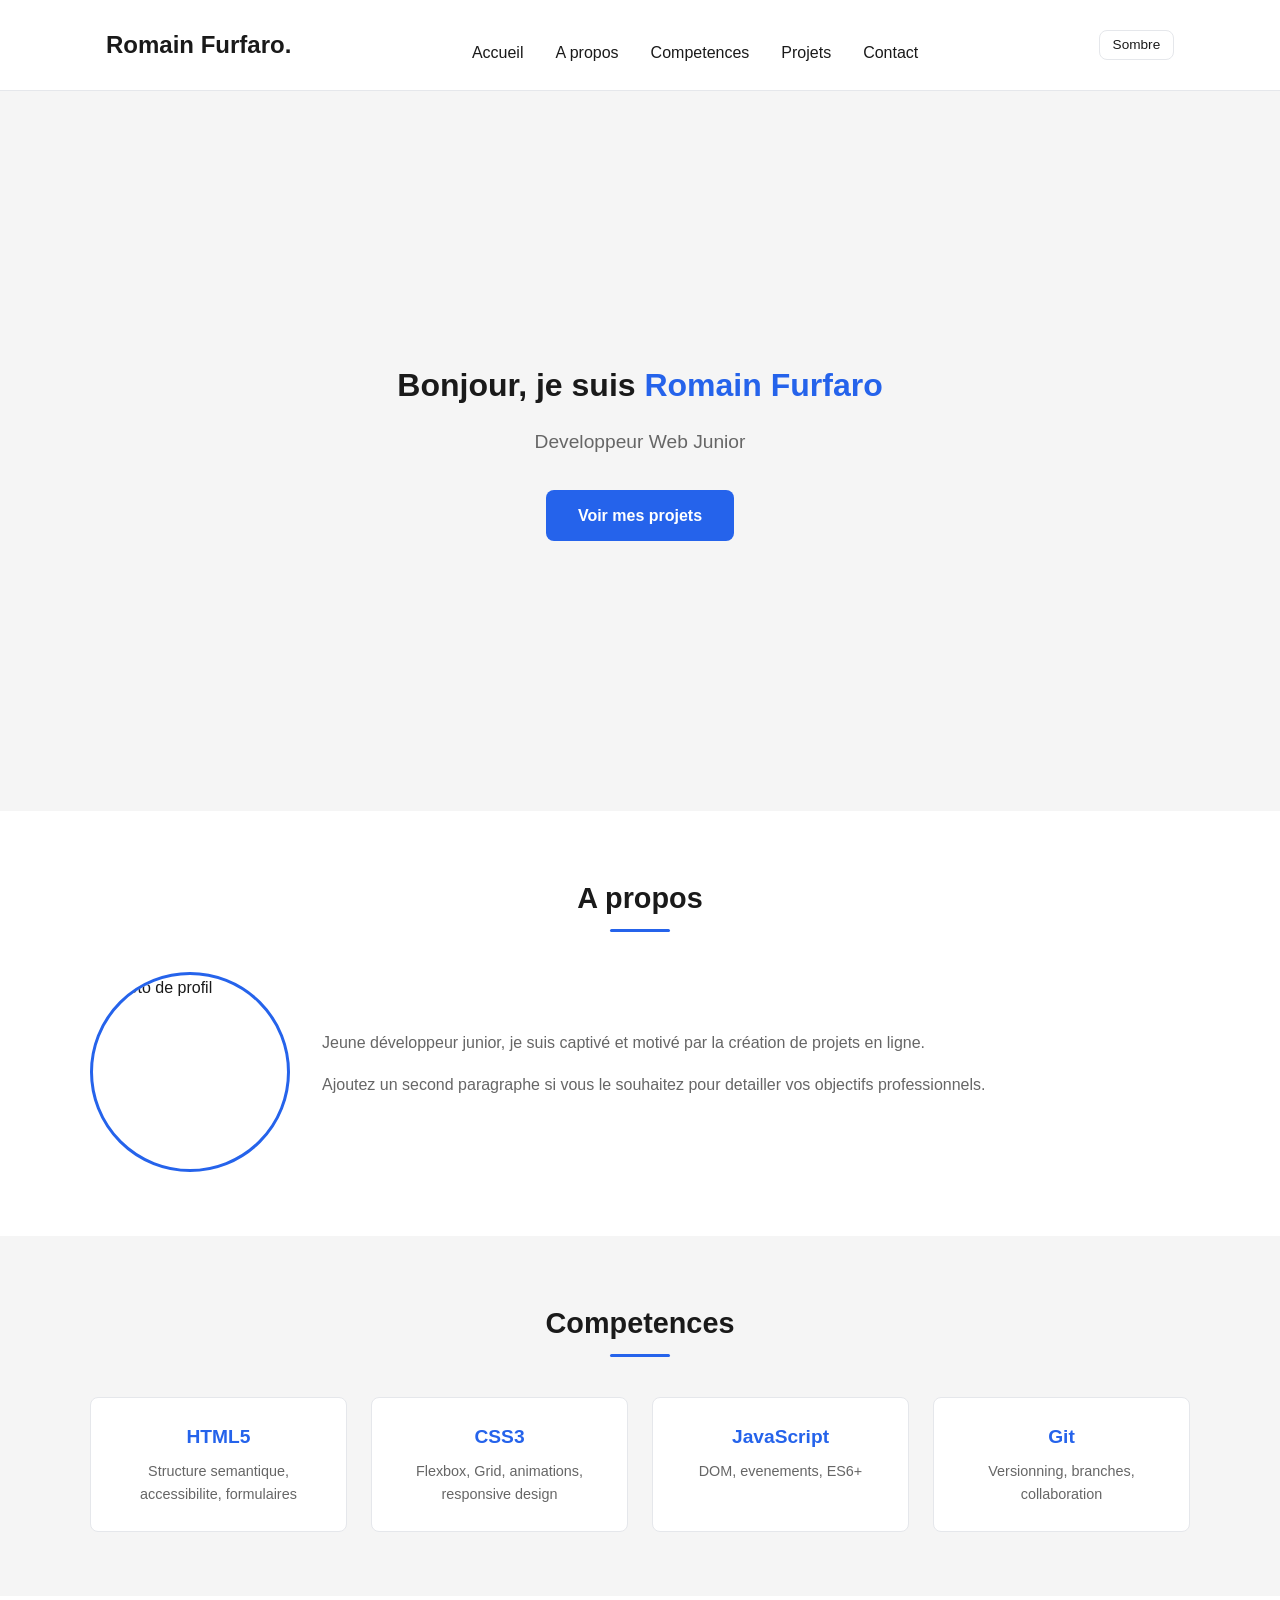
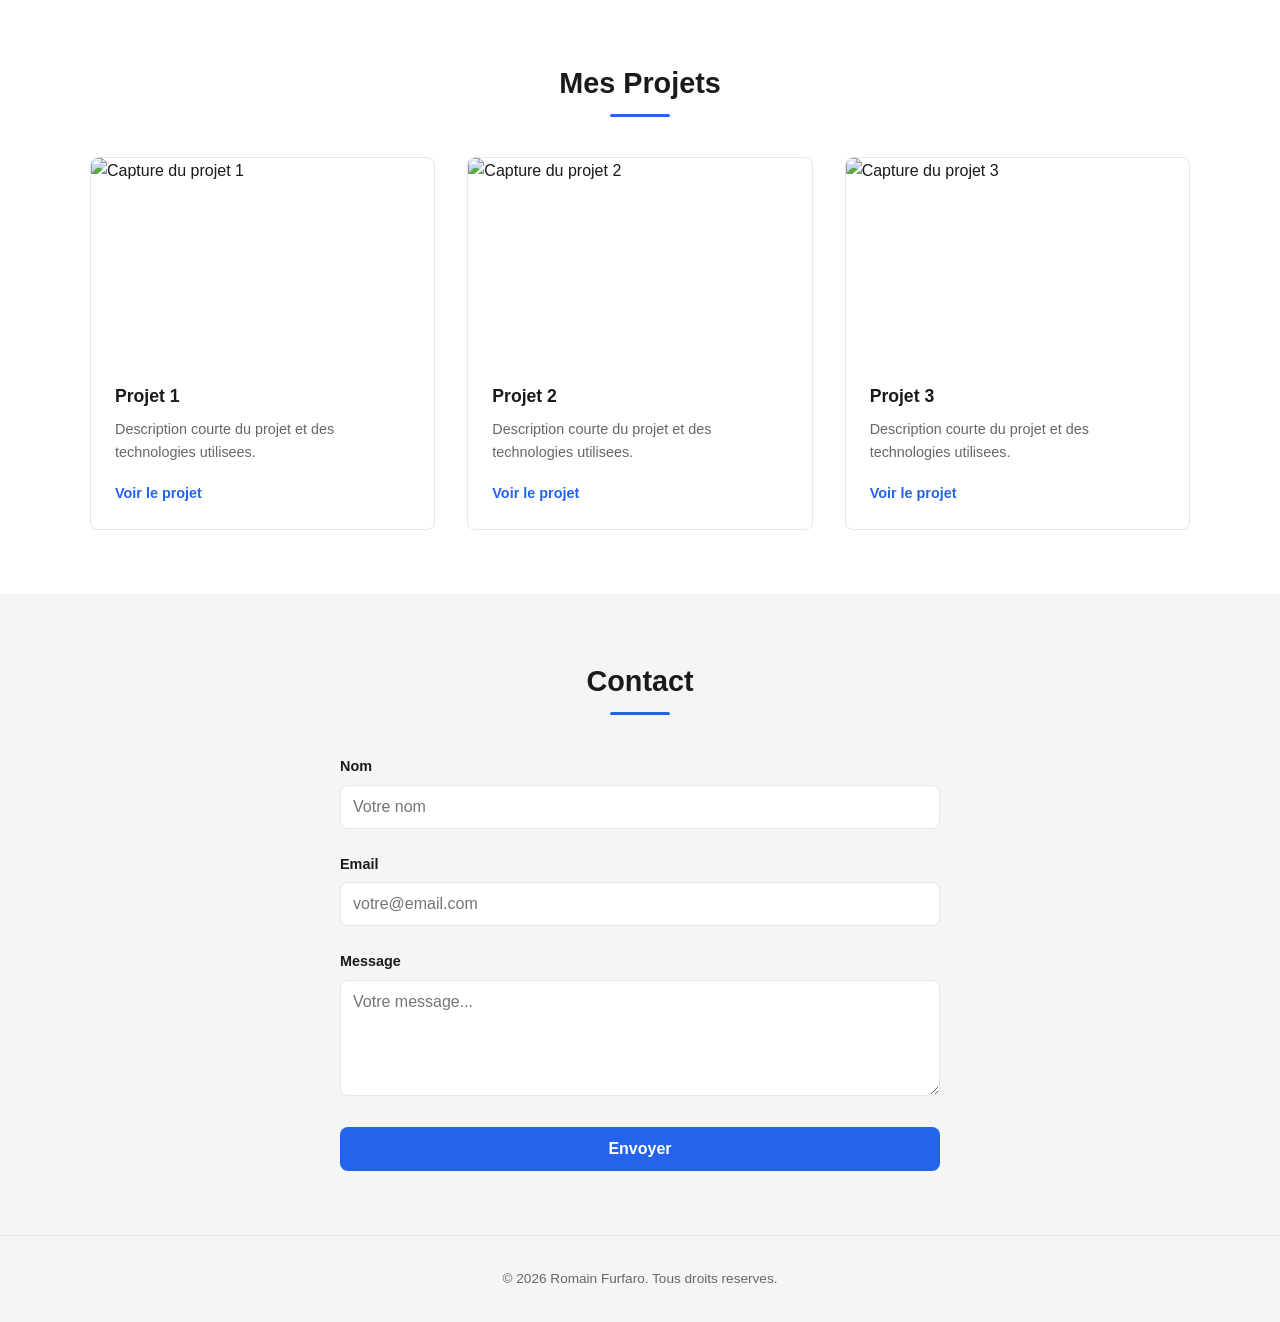
==== exercices/tp-portfolio/index.html @ 51210a83 "feat: ajout tp-portfolio" ====
<!doctype html>
<html lang="fr">
  <head>
    <meta charset="UTF-8" />
    <meta name="viewport" content="width=device-width, initial-scale=1.0" />
    <title>Portfolio - Romain Furfaro.</title>
    <link rel="stylesheet" href="styles.css" />
  </head>
  <body>
    <!-- Le contenu viendra ici -->
    <script src="script.js"></script>

    <header class="header" id="header">
      <div class="header__container">
        <a href="#" class="header__logo">Romain Furfaro.</a>
        <button class="header__burger" id="burger" aria-label="Ouvrir le menu">
          <span class="header__burger-line"></span>
          <span class="header__burger-line"></span>
          <span class="header__burger-line"></span>
        </button>
        <nav class="header__nav" id="nav">
          <ul class="header__nav-list">
            <li><a href="#accueil" class="header__nav-link">Accueil</a></li>
            <li><a href="#a-propos" class="header__nav-link">A propos</a></li>
            <li>
              <a href="#competences" class="header__nav-link">Competences</a>
            </li>
            <li><a href="#projets" class="header__nav-link">Projets</a></li>
            <li><a href="#contact" class="header__nav-link">Contact</a></li>
          </ul>
        </nav>
        <button
          class="header__theme-toggle"
          id="theme-toggle"
          aria-label="Changer le theme"
        >
          Sombre
        </button>
      </div>
    </header>

    <section class="hero" id="accueil">
      <div class="hero__content">
        <h1 class="hero__title">
          Bonjour, je suis <span class="hero__name">Romain Furfaro</span>
        </h1>
        <p class="hero__subtitle">Developpeur Web Junior</p>
        <a href="#projets" class="hero__cta">Voir mes projets</a>
      </div>
    </section>

    <section class="section" id="a-propos">
      <div class="section__container">
        <h2 class="section__title">A propos</h2>
        <div class="about">
          <img
            src="https://placehold.co/300x300"
            alt="Photo de profil"
            class="about__photo"
          />
          <div class="about__text">
            <p>
              Jeune développeur junior, je suis captivé et motivé par la
              création de projets en ligne.
            </p>
            <p>
              Ajoutez un second paragraphe si vous le souhaitez pour detailler
              vos objectifs professionnels.
            </p>
          </div>
        </div>
      </div>
    </section>

    <section class="section section--alt" id="competences">
      <div class="section__container">
        <h2 class="section__title">Competences</h2>
        <div class="skills">
          <div class="skills__card">
            <h3 class="skills__card-title">HTML5</h3>
            <p class="skills__card-desc">
              Structure semantique, accessibilite, formulaires
            </p>
          </div>
          <div class="skills__card">
            <h3 class="skills__card-title">CSS3</h3>
            <p class="skills__card-desc">
              Flexbox, Grid, animations, responsive design
            </p>
          </div>
          <div class="skills__card">
            <h3 class="skills__card-title">JavaScript</h3>
            <p class="skills__card-desc">DOM, evenements, ES6+</p>
          </div>
          <div class="skills__card">
            <h3 class="skills__card-title">Git</h3>
            <p class="skills__card-desc">
              Versionning, branches, collaboration
            </p>
          </div>
        </div>
      </div>
    </section>

    <section class="section" id="projets">
      <div class="section__container">
        <h2 class="section__title">Mes Projets</h2>
        <div class="projects">
          <article class="projects__card">
            <img
              src="https://placehold.co/400x250"
              alt="Capture du projet 1"
              class="projects__card-img"
            />
            <div class="projects__card-body">
              <h3 class="projects__card-title">Projet 1</h3>
              <p class="projects__card-desc">
                Description courte du projet et des technologies utilisees.
              </p>
              <a href="#" class="projects__card-link">Voir le projet</a>
            </div>
          </article>
          <article class="projects__card">
            <img
              src="https://placehold.co/400x250"
              alt="Capture du projet 2"
              class="projects__card-img"
            />
            <div class="projects__card-body">
              <h3 class="projects__card-title">Projet 2</h3>
              <p class="projects__card-desc">
                Description courte du projet et des technologies utilisees.
              </p>
              <a href="#" class="projects__card-link">Voir le projet</a>
            </div>
          </article>
          <article class="projects__card">
            <img
              src="https://placehold.co/400x250"
              alt="Capture du projet 3"
              class="projects__card-img"
            />
            <div class="projects__card-body">
              <h3 class="projects__card-title">Projet 3</h3>
              <p class="projects__card-desc">
                Description courte du projet et des technologies utilisees.
              </p>
              <a href="#" class="projects__card-link">Voir le projet</a>
            </div>
          </article>
        </div>
      </div>
    </section>

    <section class="section section--alt" id="contact">
      <div class="section__container">
        <h2 class="section__title">Contact</h2>
        <form class="contact-form" id="contact-form">
          <div class="contact-form__group">
            <label for="name">Nom</label>
            <input
              type="text"
              id="name"
              name="name"
              required
              placeholder="Votre nom"
            />
          </div>
          <div class="contact-form__group">
            <label for="email">Email</label>
            <input
              type="email"
              id="email"
              name="email"
              required
              placeholder="votre@email.com"
            />
          </div>
          <div class="contact-form__group">
            <label for="message">Message</label>
            <textarea
              id="message"
              name="message"
              rows="5"
              required
              placeholder="Votre message..."
            ></textarea>
          </div>
          <button type="submit" class="contact-form__submit">Envoyer</button>
        </form>
      </div>
    </section>

    <footer class="footer">
      <p>&copy; 2026 Romain Furfaro. Tous droits reserves.</p>
    </footer>
  </body>
</html>
---- exercices/tp-portfolio/styles.css ----
/* -- Reset de base -- */
*,
*::before,
*::after {
  margin: 0;
  padding: 0;
  box-sizing: border-box;
}
/* -- Variables de theme (clair) -- */
:root {
  --color-bg: #ffffff;
  --color-bg-alt: #f5f5f5;
  --color-text: #1a1a1a;
  --color-text-light: #666666;
  --color-primary: #2563eb;
  --color-primary-hover: #1d4ed8;
  --color-card-bg: #ffffff;
  --color-border: #e5e7eb;
  --font-main: "Segoe UI", Tahoma, Geneva, Verdana, sans-serif;
  --max-width: 1100px;
  --radius: 8px;
  --transition: 0.3s ease;
}
/* -- Theme sombre -- */
body.dark {
  --color-bg: #121212;
  --color-bg-alt: #1e1e1e;
  --color-text: #e0e0e0;
  --color-text-light: #a0a0a0;
  --color-primary: #60a5fa;
  --color-primary-hover: #93c5fd;
  --color-card-bg: #1e1e1e;
  --color-border: #333333;
}

html {
  scroll-behavior: smooth;
}

body {
  font-family: var(--font-main);
  color: var(--color-text);
  background-color: var(--color-bg);
  line-height: 1.6;
  transition:
    background-color var(--transition),
    color var(--transition);
}
a {
  text-decoration: none;
  color: var(--color-primary);
}
img {
  max-width: 100%;
  display: block;
}
.header {
  position: sticky;
  top: 0;
  background-color: var(--color-bg);
  border-bottom: 1px solid var(--color-border);
  z-index: 100;
  transition: background-color var(--transition);
}
.header__container {
  max-width: var(--max-width);
  margin: 0 auto;
  padding: 1rem;
  display: flex;
  align-items: center;
  justify-content: space-between;
  flex-wrap: wrap;
}
.header__logo {
  font-size: 1.5rem;
  font-weight: 700;
  color: var(--color-text);
}

/* -- Bouton burger (visible uniquement sur mobile) -- */
.header__burger {
  display: flex;
  flex-direction: column;
  gap: 5px;
  background: none;
  border: none;
  cursor: pointer;
  padding: 4px;
}
.header__burger-line {
  display: block;
  width: 25px;
  height: 3px;
  background-color: var(--color-text);
  border-radius: 2px;
  transition:
    transform var(--transition),
    opacity var(--transition);
}
/* -- Navigation mobile : masquee par defaut -- */
.header__nav {
  display: none;
  width: 100%;
}
.header__nav.open {
  display: block;
}
.header__nav-list {
  list-style: none;
  display: flex;
  flex-direction: column;
  gap: 0.5rem;
  padding-top: 1rem;
}
.header__nav-link {
  color: var(--color-text);
  padding: 0.5rem 0;
  display: block;
  transition: color var(--transition);
}
.header__nav-link:hover {
  color: var(--color-primary);
}
/* -- Bouton theme -- */
.header__theme-toggle {
  background: none;
  border: 1px solid var(--color-border);
  color: var(--color-text);
  padding: 0.4rem 0.8rem;
  border-radius: var(--radius);
  cursor: pointer;
  font-size: 0.85rem;
  transition:
    background-color var(--transition),
    color var(--transition);
}
.header__theme-toggle:hover {
  background-color: var(--color-primary);
  color: #ffffff;
}

@media (min-width: 768px) {
  .header__burger {
    display: none;
  }
  .header__nav {
    display: block;
    width: auto;
  }
  .header__nav-list {
    flex-direction: row;
    gap: 2rem;
  }
}

.hero {
  min-height: 80vh;
  display: flex;
  align-items: center;
  justify-content: center;
  text-align: center;
  padding: 2rem 1rem;
  background-color: var(--color-bg-alt);
}
.hero__title {
  font-size: 2rem;
  margin-bottom: 1rem;
}
.hero__name {
  color: var(--color-primary);
}
.hero__subtitle {
  font-size: 1.2rem;
  color: var(--color-text-light);
  margin-bottom: 2rem;
}
.hero__cta {
  display: inline-block;
  padding: 0.8rem 2rem;
  background-color: var(--color-primary);
  color: #ffffff;
  border-radius: var(--radius);
  font-weight: 600;
  transition:
    background-color var(--transition),
    transform var(-- transition);
}
.hero__cta:hover {
  background-color: var(--color-primary-hover);
  transform: translateY(-2px);
}

.section {
  padding: 4rem 1rem;
  background-color: var(--color-bg);
}
.section--alt {
  background-color: var(--color-bg-alt);
}
.section__container {
  max-width: var(--max-width);
  margin: 0 auto;
}

.section__title {
  font-size: 1.8rem;
  text-align: center;
  margin-bottom: 2.5rem;
  position: relative;
}
/* Ligne decorative sous le titre */
.section__title::after {
  content: "";
  display: block;
  width: 60px;
  height: 3px;
  background-color: var(--color-primary);
  margin: 0.5rem auto 0;
  border-radius: 2px;
}

.about {
  display: flex;
  flex-direction: column;
  align-items: center;
  gap: 2rem;
}
.about__photo {
  width: 200px;
  height: 200px;
  border-radius: 50%;
  object-fit: cover;
  border: 3px solid var(--color-primary);
}
.about__text p {
  margin-bottom: 1rem;
  color: var(--color-text-light);
}

@media (min-width: 768px) {
  .about {
    flex-direction: row;
  }

  .about__text p {
    flex: 1;
  }
}

.skills {
  display: grid;
  grid-template-columns: 1fr;
  gap: 1.5rem;
}
.skills__card {
  background-color: var(--color-card-bg);
  padding: 1.5rem;
  border-radius: var(--radius);
  border: 1px solid var(--color-border);
  text-align: center;
  transition:
    transform var(--transition),
    box-shadow var(--transition);
}
.skills__card:hover {
  transform: translateY(-4px);
  box-shadow: 0 4px 12px rgba(0, 0, 0, 0.1);
}
.skills__card-title {
  font-size: 1.2rem;
  margin-bottom: 0.5rem;
  color: var(--color-primary);
}
.skills__card-desc {
  color: var(--color-text-light);
  font-size: 0.9rem;
}

@media (min-width: 600px) {
  .skills {
    grid-template-columns: repeat(2, 1fr);
  }
}

@media (min-width: 992px) {
  .skills {
    grid-template-columns: repeat(4, 1fr);
  }
}

.projects {
  display: grid;
  grid-template-columns: 1fr;
  gap: 2rem;
}
.projects__card {
  background-color: var(--color-card-bg);
  border-radius: var(--radius);
  overflow: hidden;
  border: 1px solid var(--color-border);
  transition:
    transform var(--transition),
    box-shadow var(--transition);
}
.projects__card:hover {
  transform: translateY(-4px);
  box-shadow: 0 6px 16px rgba(0, 0, 0, 0.1);
}
.projects__card-img {
  width: 100%;
  height: 200px;
  object-fit: cover;
}
.projects__card-body {
  padding: 1.5rem;
}
.projects__card-title {
  font-size: 1.1rem;
  margin-bottom: 0.5rem;
}
.projects__card-desc {
  color: var(--color-text-light);
  font-size: 0.9rem;
  margin-bottom: 1rem;
}
.projects__card-link {
  font-weight: 600;
  font-size: 0.9rem;
}
.projects__card-link:hover {
  text-decoration: underline;
}

@media (min-width: 768px) {
  .projects {
    grid-template-columns: repeat(2, 1fr);
  }
}

@media (min-width: 992px) {
  .projects {
    grid-template-columns: repeat(3, 1fr);
  }
}

.contact-form {
  max-width: 600px;
  margin: 0 auto;
}
.contact-form__group {
  margin-bottom: 1.5rem;
}
.contact-form__group label {
  display: block;
  margin-bottom: 0.4rem;
  font-weight: 600;
  font-size: 0.9rem;
}
.contact-form__group input,
.contact-form__group textarea {
  width: 100%;
  padding: 0.75rem;
  border: 1px solid var(--color-border);
  border-radius: var(--radius);
  font-size: 1rem;
  font-family: inherit;
  background-color: var(--color-bg);
  color: var(--color-text);
  transition: border-color var(--transition);
}
.contact-form__group input:focus,
.contact-form__group textarea:focus {
  outline: none;
  border-color: var(--color-primary);
}
.contact-form__submit {
  width: 100%;
  padding: 0.8rem;
  background-color: var(--color-primary);
  color: #ffffff;
  border: none;
  border-radius: var(--radius);
  font-size: 1rem;
  font-weight: 600;
  cursor: pointer;
  transition: background-color var(--transition);
}
.contact-form__submit:hover {
  background-color: var(--color-primary-hover);
}
.footer {
  text-align: center;
  padding: 2rem 1rem;
  background-color: var(--color-bg-alt);
  color: var(--color-text-light);
  font-size: 0.85rem;
  border-top: 1px solid var(--color-border);
}
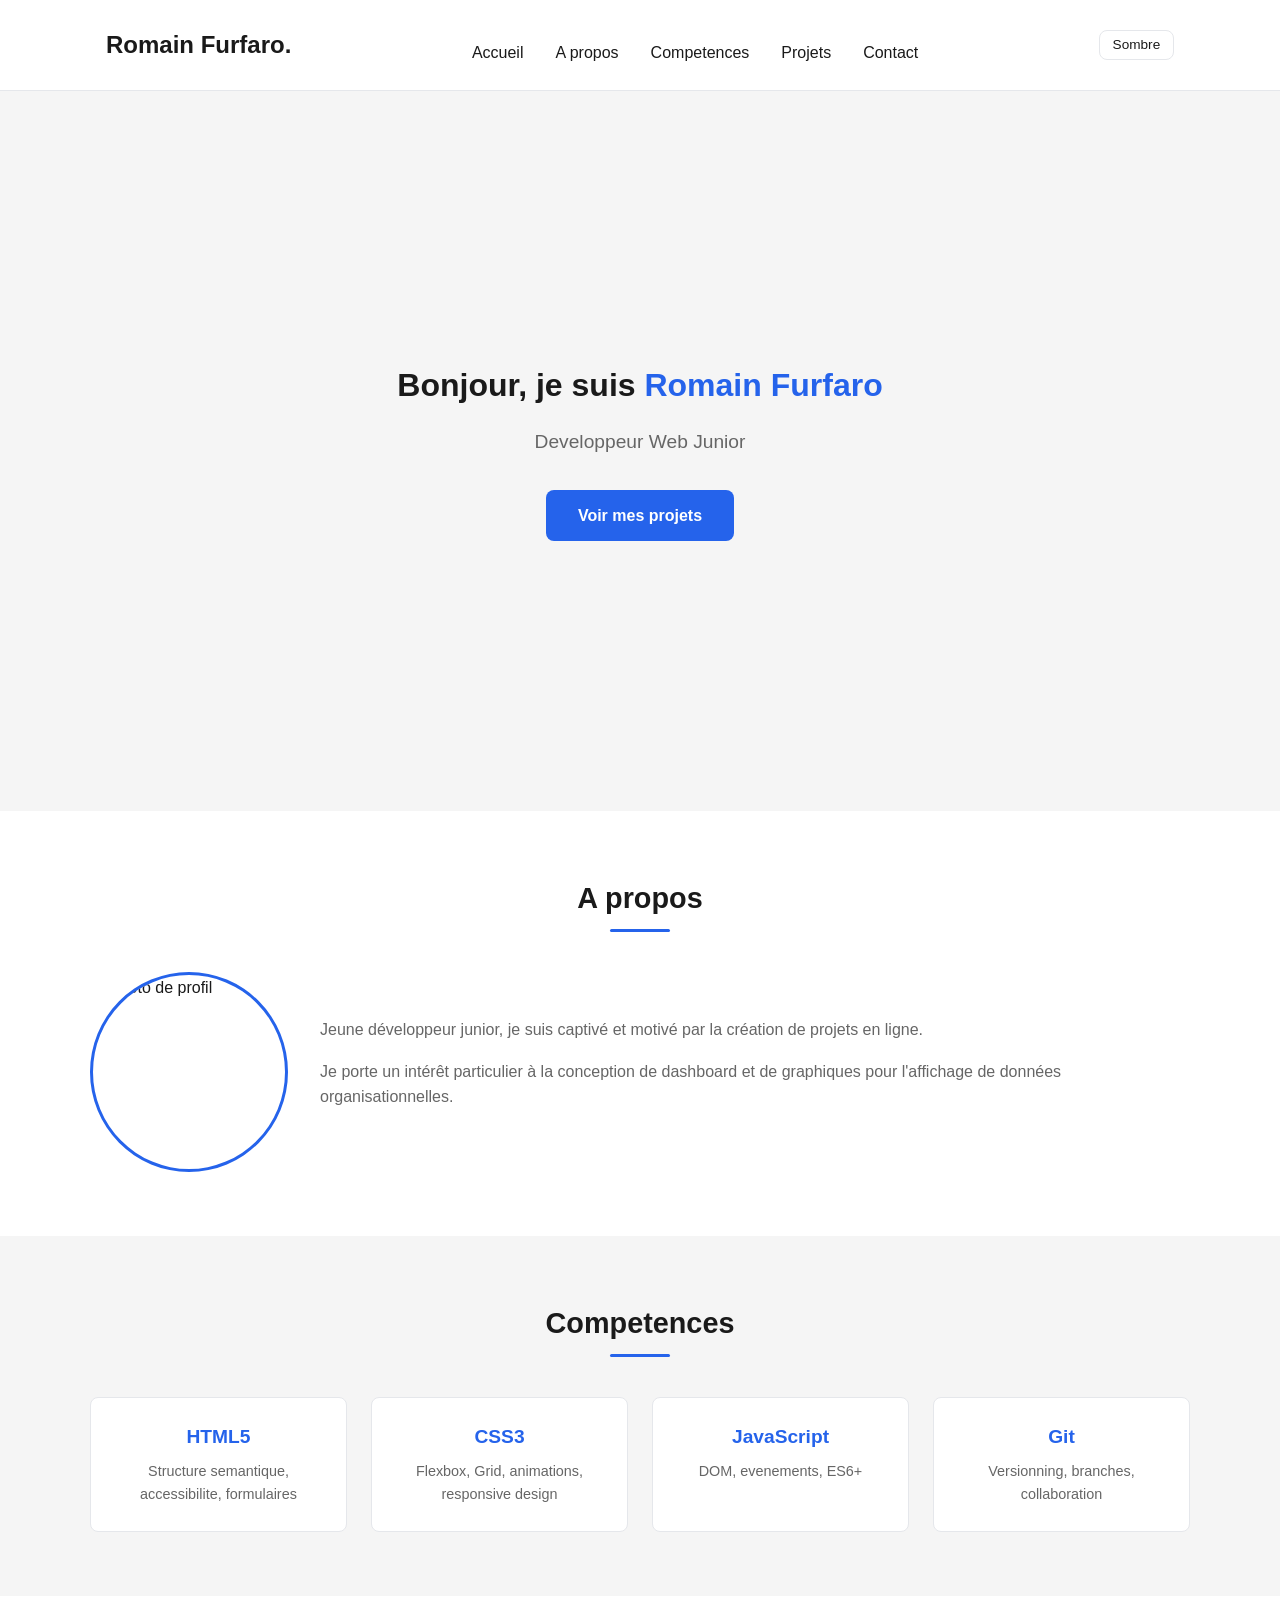
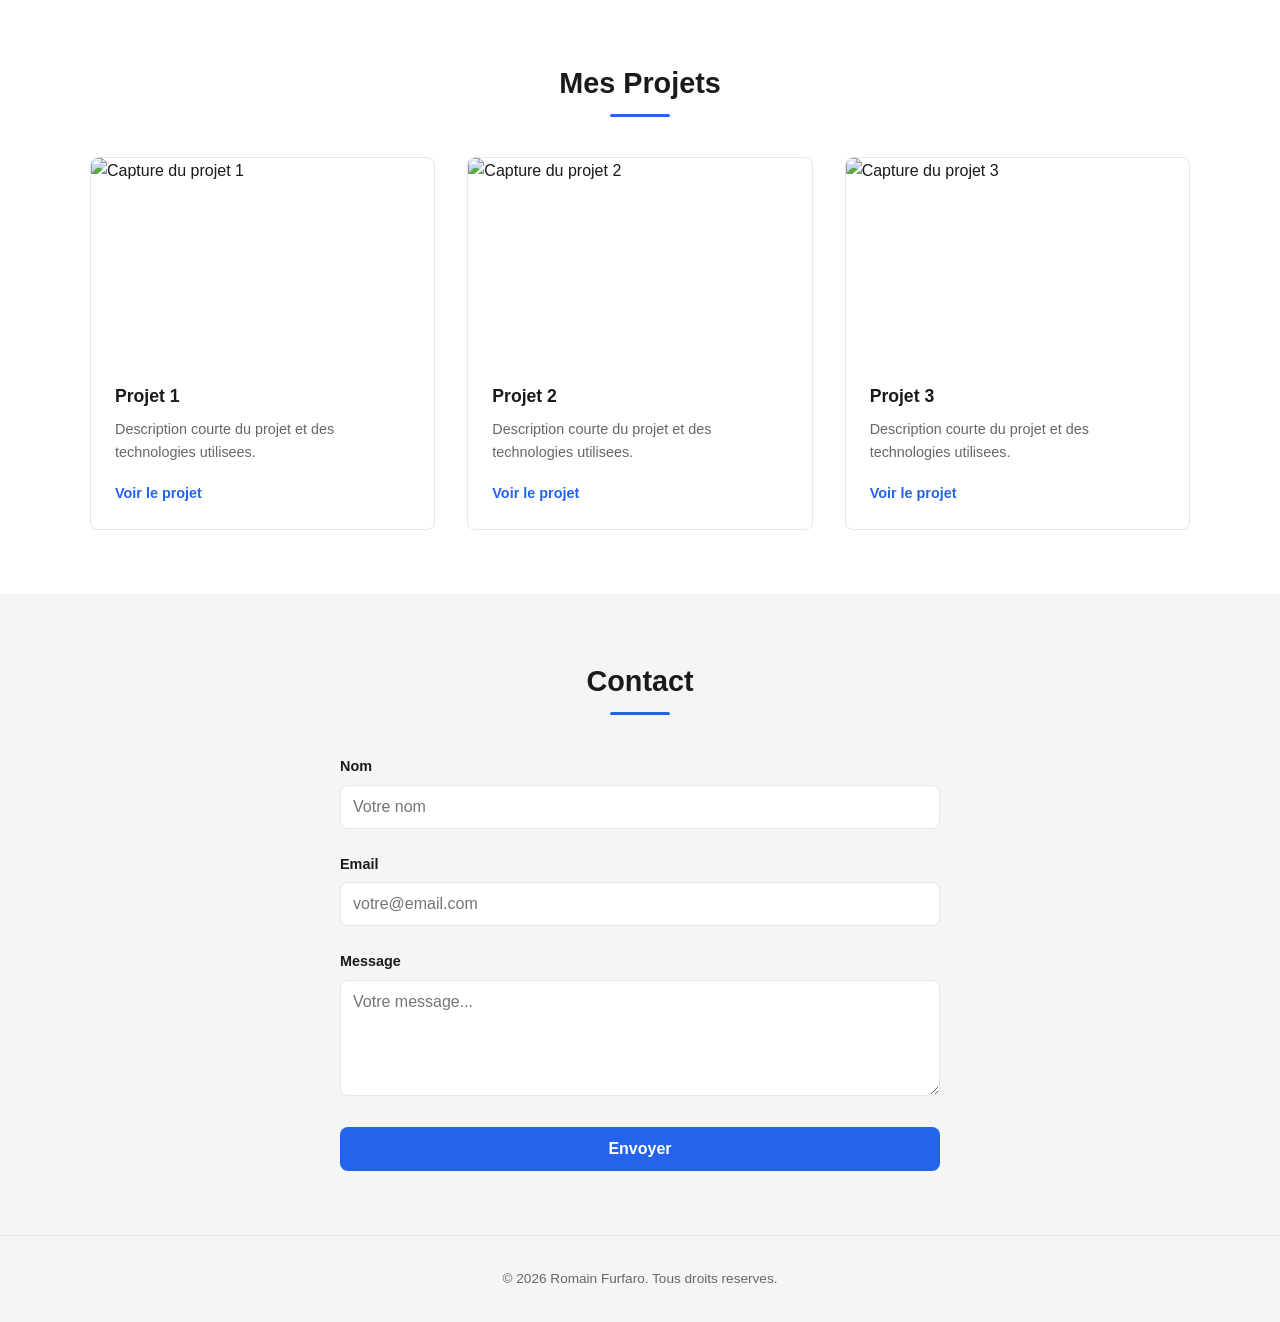
==== commit 73fbf49f: "ref: ajout de mes interets dans la section a propos" ====
--- a/exercices/tp-portfolio/index.html
+++ b/exercices/tp-portfolio/index.html
@@ -64,8 +64,8 @@
               création de projets en ligne.
             </p>
             <p>
-              Ajoutez un second paragraphe si vous le souhaitez pour detailler
-              vos objectifs professionnels.
+              Je porte un intérêt particulier à la conception de dashboard et de
+              graphiques pour l'affichage de données organisationnelles.
             </p>
           </div>
         </div>
